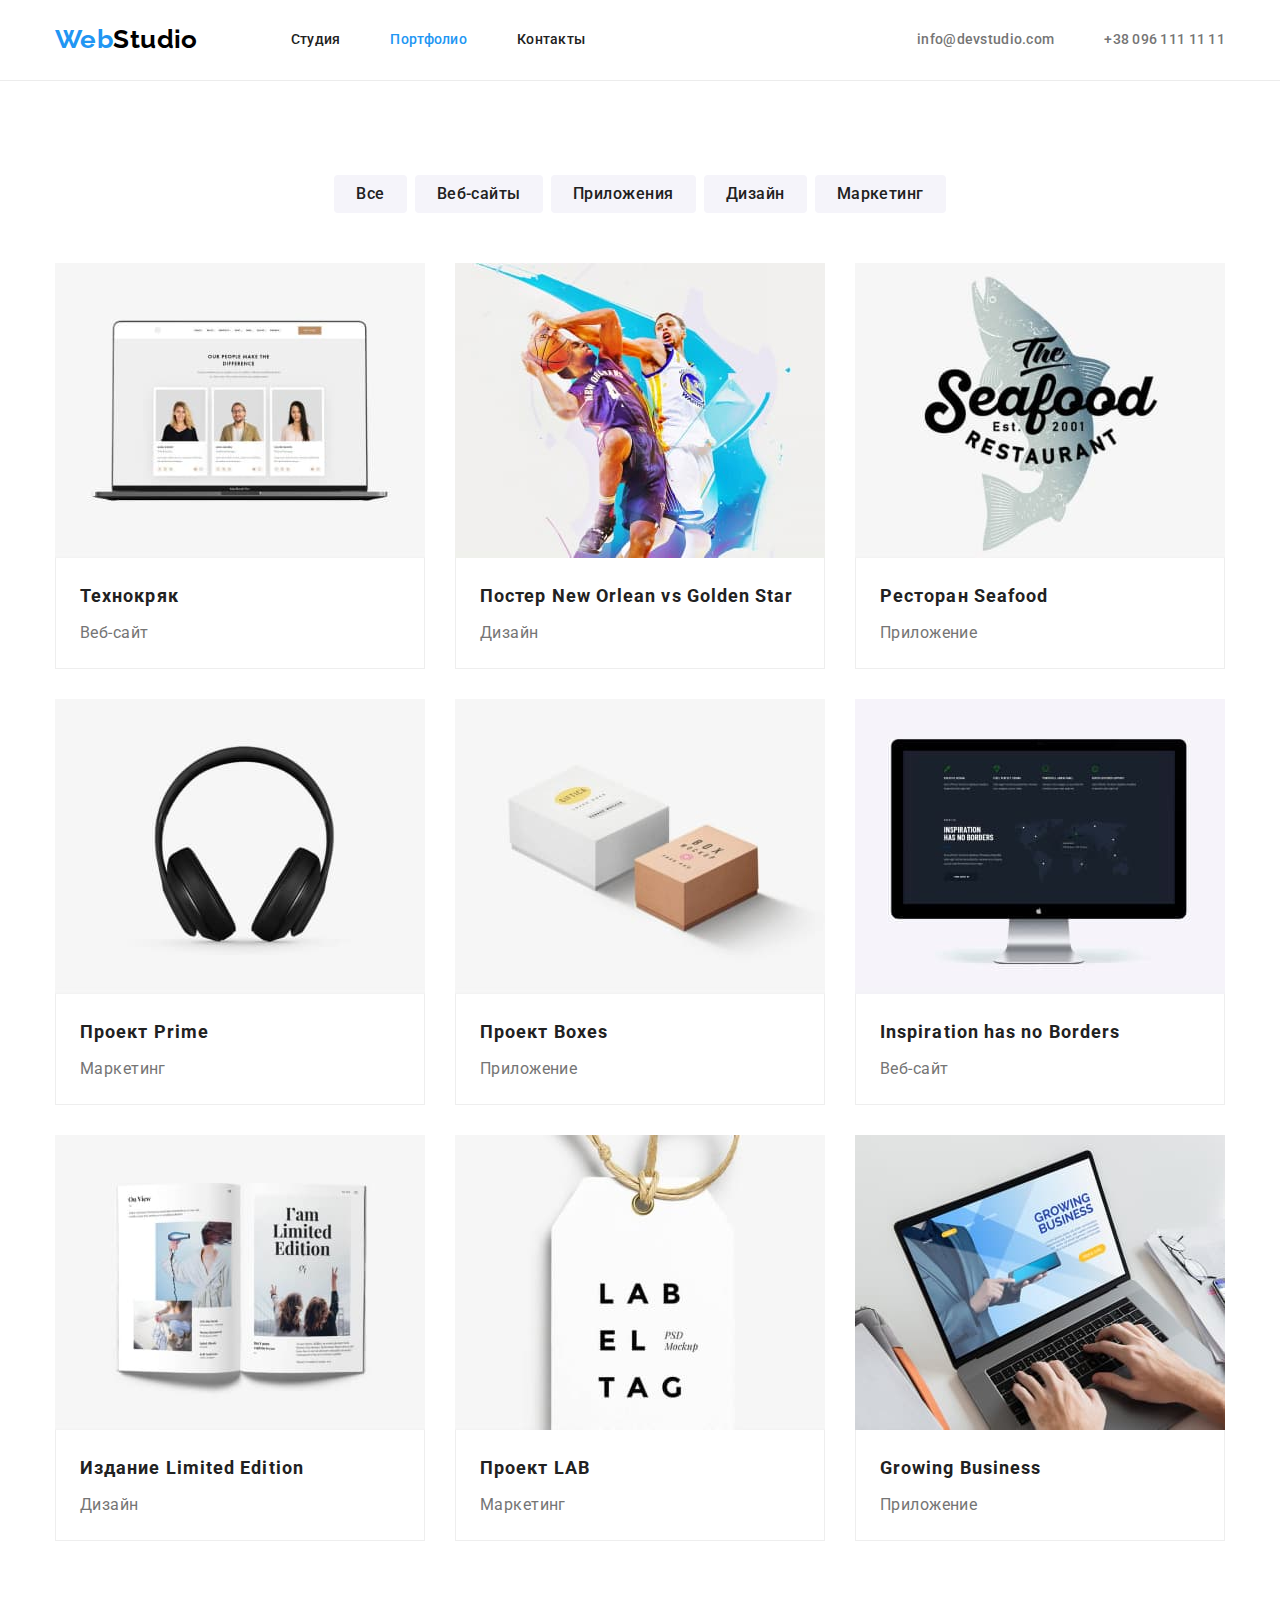
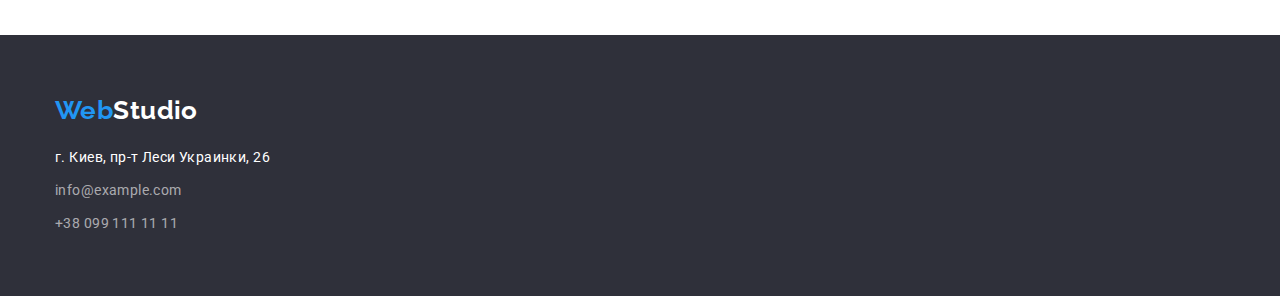
==== portfolio.html @ 1525ab9c "add file" ====
<!DOCTYPE html>
<html lang="ru">
  <head>
    <meta charset="UTF-8" />
    <meta http-equiv="X-UA-Compatible" content="IE=edge" />
    <meta name="viewport" content="width=device-width, initial-scale=1.0" />
    <link rel="preconnect" href="https://fonts.googleapis.com" />
    <link rel="preconnect" href="https://fonts.gstatic.com" crossorigin />
    <link
      href="https://fonts.googleapis.com/css2?family=Raleway:wght@700&family=Roboto:wght@400;500;700;900&display=swap"
      rel="stylesheet"
    />
    <link
      rel="stylesheet"
      href="https://cdnjs.cloudflare.com/ajax/libs/modern-normalize/1.1.0/modern-normalize.min.css"
    />
    <link rel="stylesheet" href="./css/styles.css" />
    <title>Portfolio</title>
  </head>
  <body>
    <header class="header">
      <div class="container">
        <nav class="header-nav">
          <div class="header-logotip">
            <a class="nav-logo link" href="./index.html"><span class="logo">Web</span>Studio</a>
          </div>
          <ul class="nav-list list">
            <li class="nav-item">
              <a class="nav-link link" href="./index.html">Студия</a>
            </li>
            <li class="nav-item"><a class="nav-link link current" href="./portfolio.html">Портфолио</a></li>
            <li class="nav-item"><a class="nav-link link" href="">Контакты</a></li>
          </ul>
        </nav>
        <ul class="header-list list">
          <li class="header-item">
            <a class="header-link link" href="mailto:info@devstudio.com">info@devstudio.com</a>
          </li>
          <li class="header-item">
            <a class="header-link link" href="tel:+380961111111">+38 096 111 11 11</a>
          </li>
        </ul>
      </div>
    </header>
    <main>
      <section class="portfolio section">
        <div class="container">
          <h1 class="visually-hidden">Портфолио</h1>
          <ul class="portfolio-btn-list list">
            <li class="portfolio-btn-item">
              <button type="button" class="btn-filter">Все</button>
            </li>
            <li class="portfolio-btn-item">
              <button type="button" class="btn-filter">Веб-сайты</button>
            </li>
            <li class="portfolio-btn-item">
              <button type="button" class="btn-filter">Приложения</button>
            </li>
            <li class="portfolio-btn-item">
              <button type="button" class="btn-filter">Дизайн</button>
            </li>
            <li class="portfolio-btn-item">
              <button type="button" class="btn-filter">Маркетинг</button>
            </li>
          </ul>
          <ul class="portfolio-list list">
            <li class="portfolio-item">
              <a href="#" class="portfolio-link link">
                <img
                  src="./images/trio.jpg"
                  alt="ноутбук с изображением троих сотрудников компании"
                  width="370"
                />
                <div class="portfolio-content">
                  <h2 class="portfolio-title">Технокряк</h2>
                  <p class="portfolio-text">Веб-сайт</p>
                </div>
              </a>
            </li>
            <li class="portfolio-item">
              <a href="#" class="portfolio-link link">
                <img src="./images/basket.jpg" alt="баскетболисты" width="370" />
                <div class="portfolio-content">
                  <h2 class="portfolio-title">Постер New Orlean vs Golden Star</h2>
                  <p class="portfolio-text">Дизайн</p>
                </div>
              </a>
            </li>
            <li class="portfolio-item">
              <a href="#" class="portfolio-link link">
                <img src="./images/seefood.jpg" alt="логотип ресторана" width="370" />
                <div class="portfolio-content">
                  <h2 class="portfolio-title">Ресторан Seafood</h2>
                  <p class="portfolio-text">Приложение</p>
                </div>
              </a>
            </li>
            <li class="portfolio-item">
              <a href="#" class="portfolio-link link">
                <img src="./images/headphones.jpg" alt="наушники" width="370" />
                <div class="portfolio-content">
                  <h2 class="portfolio-title">Проект Prime</h2>
                  <p class="portfolio-text">Маркетинг</p>
                </div>
              </a>
            </li>
            <li class="portfolio-item">
              <a href="#" class="portfolio-link link">
                <img src="./images/box.jpg" alt="коробки" width="370" />
                <div class="portfolio-content">
                  <h2 class="portfolio-title">Проект Boxes</h2>
                  <p class="portfolio-text">Приложение</p>
                </div>
              </a>
            </li>
            <li class="portfolio-item">
              <a href="#" class="portfolio-link link">
                <img src="./images/monitor.jpg" alt="монитор" width="370" />
                <div class="portfolio-content">
                  <h2 class="portfolio-title">Inspiration has no Borders</h2>
                  <p class="portfolio-text">Веб-сайт</p>
                </div>
              </a>
            </li>
            <li class="portfolio-item">
              <a href="#" class="portfolio-link link">
                <img src="./images/magazin.jpg" alt="журнал" width="370" />
                <div class="portfolio-content">
                  <h2 class="portfolio-title">Издание Limited Edition</h2>
                  <p class="portfolio-text">Дизайн</p>
                </div>
              </a>
            </li>
            <li class="portfolio-item">
              <a href="#" class="portfolio-link link">
                <img src="./images/label.jpg" alt="бирка" width="370" />
                <div class="portfolio-content">
                  <h2 class="portfolio-title">Проект LAB</h2>
                  <p class="portfolio-text">Маркетинг</p>
                </div>
              </a>
            </li>
            <li class="portfolio-item">
              <a href="#" class="portfolio-link link">
                <img src="./images/laptop.jpg" alt="ноутбук" width="370" />
                <div class="portfolio-content">
                  <h2 class="portfolio-title">Growing Business</h2>
                  <p class="portfolio-text">Приложение</p>
                </div>
              </a>
            </li>
          </ul>
        </div>
      </section>
    </main>

    <footer class="footer">
      <div class="container">
        <div class="footer-logo">
          <a class="footer-logo-link link" href="./index.html"
            ><span class="logo">Web</span>Studio</a
          >
        </div>
        <address class="footer-adress">
          <ul class="footer-list list">
            <li class="footer-item">
              <a
                class="map-link link"
                href="https://goo.gl/maps/ki7X15e7MeTrYLyt8"
                target="_blank"
                rel="noopener noreferrer nofollow"
                >г. Киев, пр-т Леси Украинки, 26</a
              >
            </li>
            <li class="footer-item">
              <a class="footer-link link" href="mailto:info@example.com">info@example.com</a>
            </li>
            <li class="footer-item">
              <a class="footer-link link" href="tel:+380991111111">+38 099 111 11 11</a>
            </li>
          </ul>
        </address>
      </div>
    </footer>
  </body>
</html>
---- css/styles.css ----
:root {
  --main-text-color: #757575;
  --title-text-color: #212121;
  --accent-color: #2196f3;
  --secondary-text-color: #ffffff;
  --logo-secondary-color: #000000;
  --bgc-footer: #2f303a;
  --bgc-secondary: #f5f4fa;
  --bgc-total: #ffffff;
  --typical-padding: 94px;
}

body {
  font-family: 'Roboto', sans-serif;
  color: var(--main-text-color);
  font-size: 14px;
  letter-spacing: 0.03em;
  background-color: var(--bgc-total);
}

p,
h1,
h2,
h3,
h4,
h5,
h6 {
  margin: 0;
}

ul,
ol {
  padding-left: 0;
  margin: 0;
}

.link {
  text-decoration: none;
}

.list {
  list-style: none;
}

.visually-hidden {
  position: absolute;
  white-space: nowrap;
  width: 1px;
  height: 1px;
  overflow: hidden;
  border: 0;
  padding: 0;
  clip: rect(0 0 0 0);
  clip-path: inset(50%);
  margin: -1px;
}

.container {
  width: 1200px;
  padding-left: 15px;
  padding-right: 15px;
  margin: 0 auto;
}

img {
  display: block;
  width: 100%;
  height: auto;
}

.section {
  padding: var(--typical-padding) 0;
}

/* ------------HEADER-------------------------------------- */

.header {
  padding-top: 24px;
  padding-bottom: 25px;
  border-bottom: 1px solid #ececec;
}

.header .container {
  display: flex;
  align-items: center;
}

.header-nav {
  display: flex;
  align-items: center;
}

.nav-logo {
  font-family: 'Raleway', sans-serif;
  font-weight: 700;
  font-size: 26px;
  line-height: 1.19;
  color: var(--logo-secondary-color);
}

.nav-list {
  display: flex;
  align-items: center;
}

.logo {
  color: var(--accent-color);
}

.header-logotip {
  margin-right: 93px;
}

.nav-item:not(:last-child) {
  margin-right: 50px;
}

.nav-link {
  font-family: inherit;
  font-weight: 500;
  line-height: 1.14;
  letter-spacing: 0.02em;
  color: var(--title-text-color);
}

.nav-link:hover,
.nav-link:focus {
  color: var(--accent-color);
}

.current {
  color: var(--accent-color);
}

.header-list {
  display: flex;
  margin-left: auto;
}

.header-item:not(:last-child) {
  margin-right: 50px;
}

.header-link {
  font-family: inherit;
  font-weight: 500;
  line-height: 1.14;
  letter-spacing: 0.02em;
  color: inherit;
}

.header-link:hover,
.header-link:focus {
  color: var(--accent-color);
}

/* ------------HERO-------------------------------------- */
.hero {
  background-color: #2f303a;
  padding: 200px 0;
}

.hero-title {
  font-weight: 900;
  font-size: 44px;
  line-height: 1.36;
  text-align: center;
  letter-spacing: 0.06em;
  text-transform: uppercase;
  color: var(--secondary-text-color);
  max-width: 696px;
  margin-left: auto;
  margin-right: auto;
}

.hero-btn {
  font-weight: 700;
  font-size: 16px;
  line-height: 1.88;
  text-align: center;
  letter-spacing: 0.06em;
  color: var(--secondary-text-color);
  background-color: var(--accent-color);
  cursor: pointer;
  border-radius: 4px;
  padding: 10px 32px;
  display: block;
  margin: 30px auto 0 auto;
  border-width: 0px;
}

.hero-btn:hover,
.hero-btn:focus {
  color: var(--accent-color);
  background-color: var(--bgc-total);
}

/* ------------BENEFITS-------------------------------------- */

.benefits {
  padding-bottom: 0;
}

.benefits-list {
  display: flex;
  margin-right: -30px;
}

.benefits-item {
  flex-basis: calc((100%-4 * 30) / 4);
  margin-right: 30px;
}

.benefits-title {
  font-size: 14px;
  line-height: 1.14;
  text-transform: uppercase;
  color: var(--title-text-color);
  margin-bottom: 10px;
}

.benefits-text {
  line-height: 1.71;
}

/* ------------WORK-------------------------------------- */

.work-list {
  display: flex;
  margin-right: -30px;
  flex-wrap: wrap;
}

.work-item {
  flex-basis: calc(100% / 3-30px);
  margin-right: 30px;
}

.work-title {
  font-size: 36px;
  line-height: 1.67;
  text-align: center;
  color: var(--title-text-color);
  margin-bottom: 50px;
}

/* ------------TEAM-------------------------------------- */

.team-heading {
  font-size: 36px;
  line-height: 1.67;
  text-align: center;
  color: var(--title-text-color);
  margin-bottom: 50px;
}

.team-list {
  display: flex;
  margin-right: -30px;
}

.team-item {
  flex-basis: calc((100%-4 * 30) / 4);
  margin-right: 30px;
  background-color: var(--bgc-total);
  border-radius: 0px 0px 4px 4px;
}

.team-title {
  font-weight: 500;
  font-size: 16px;
  line-height: 1.19;
  text-align: center;
  color: var(--title-text-color);
  margin-top: 30px;
}

.team-text {
  font-size: 16px;
  line-height: 1.19;
  text-align: center;
  margin-top: 10px;
  margin-bottom: 30px;
}

.team {
  background-color: var(--bgc-secondary);
}

/* ------------FOOTER-------------------------------------- */

.footer {
  background-color: var(--bgc-footer);
  padding-top: 60px;
  padding-bottom: 60px;
}

.footer-logo-link {
  font-family: 'Raleway', sans-serif;
  font-weight: 700;
  font-size: 26px;
  line-height: 1.19;
  color: var(--secondary-text-color);
}

.footer-logo {
  margin-bottom: 20px;
}

.footer-link {
  font-style: normal;
  line-height: 1.71;
  color: rgba(255, 255, 255, 0.6);
}

.map-link {
  font-style: normal;
  line-height: 1.71;
  color: var(--secondary-text-color);
}

.footer-link:hover,
.footer-link:focus,
.map-link:hover,
.map-link:focus {
  color: var(--accent-color);
}

.footer-item:not(:last-child) {
  margin-bottom: 9px;
}

/* ------------PORTFOLIO PAGE-------------------------------------- */

.btn-filter {
  font-family: inherit;
  font-weight: 500;
  font-size: 16px;
  line-height: 1.62;
  text-align: center;
  letter-spacing: 0.03em;
  color: var(--title-text-color);
  background-color: var(--bgc-secondary);
  padding: 6px 22px;
  border-radius: 4px;
  border-width: 0px;
}

.btn-filter:hover,
.btn-filter:focus {
  color: var(--secondary-text-color);
  background-color: var(--accent-color);
}

.portfolio-btn-list {
  display: flex;
  justify-content: center;
  margin-bottom: 50px;
}

.portfolio-btn-item:not(:last-child) {
  margin-right: 8px;
}

.portfolio-list {
  display: flex;
  flex-wrap: wrap;
  margin-left: -30px;
  margin-top: -30px;
}

.portfolio-item {
  flex-basis: calc(100% / 3-30px);
  margin-left: 30px;
  margin-top: 30px;
}

.portfolio-content {
  border-left: 1px solid #eeeeee;
  border-bottom: 1px solid #eeeeee;
  border-right: 1px solid #eeeeee;
  padding: 20px 24px;
}

.portfolio-title {
  font-weight: 700;
  font-size: 18px;
  line-height: 2;
  letter-spacing: 0.06em;
  color: var(--title-text-color);
}

.portfolio-text {
  color: var(--main-text-color);
  font-size: 16px;
  line-height: 1.88;
  margin-top: 4px;
}
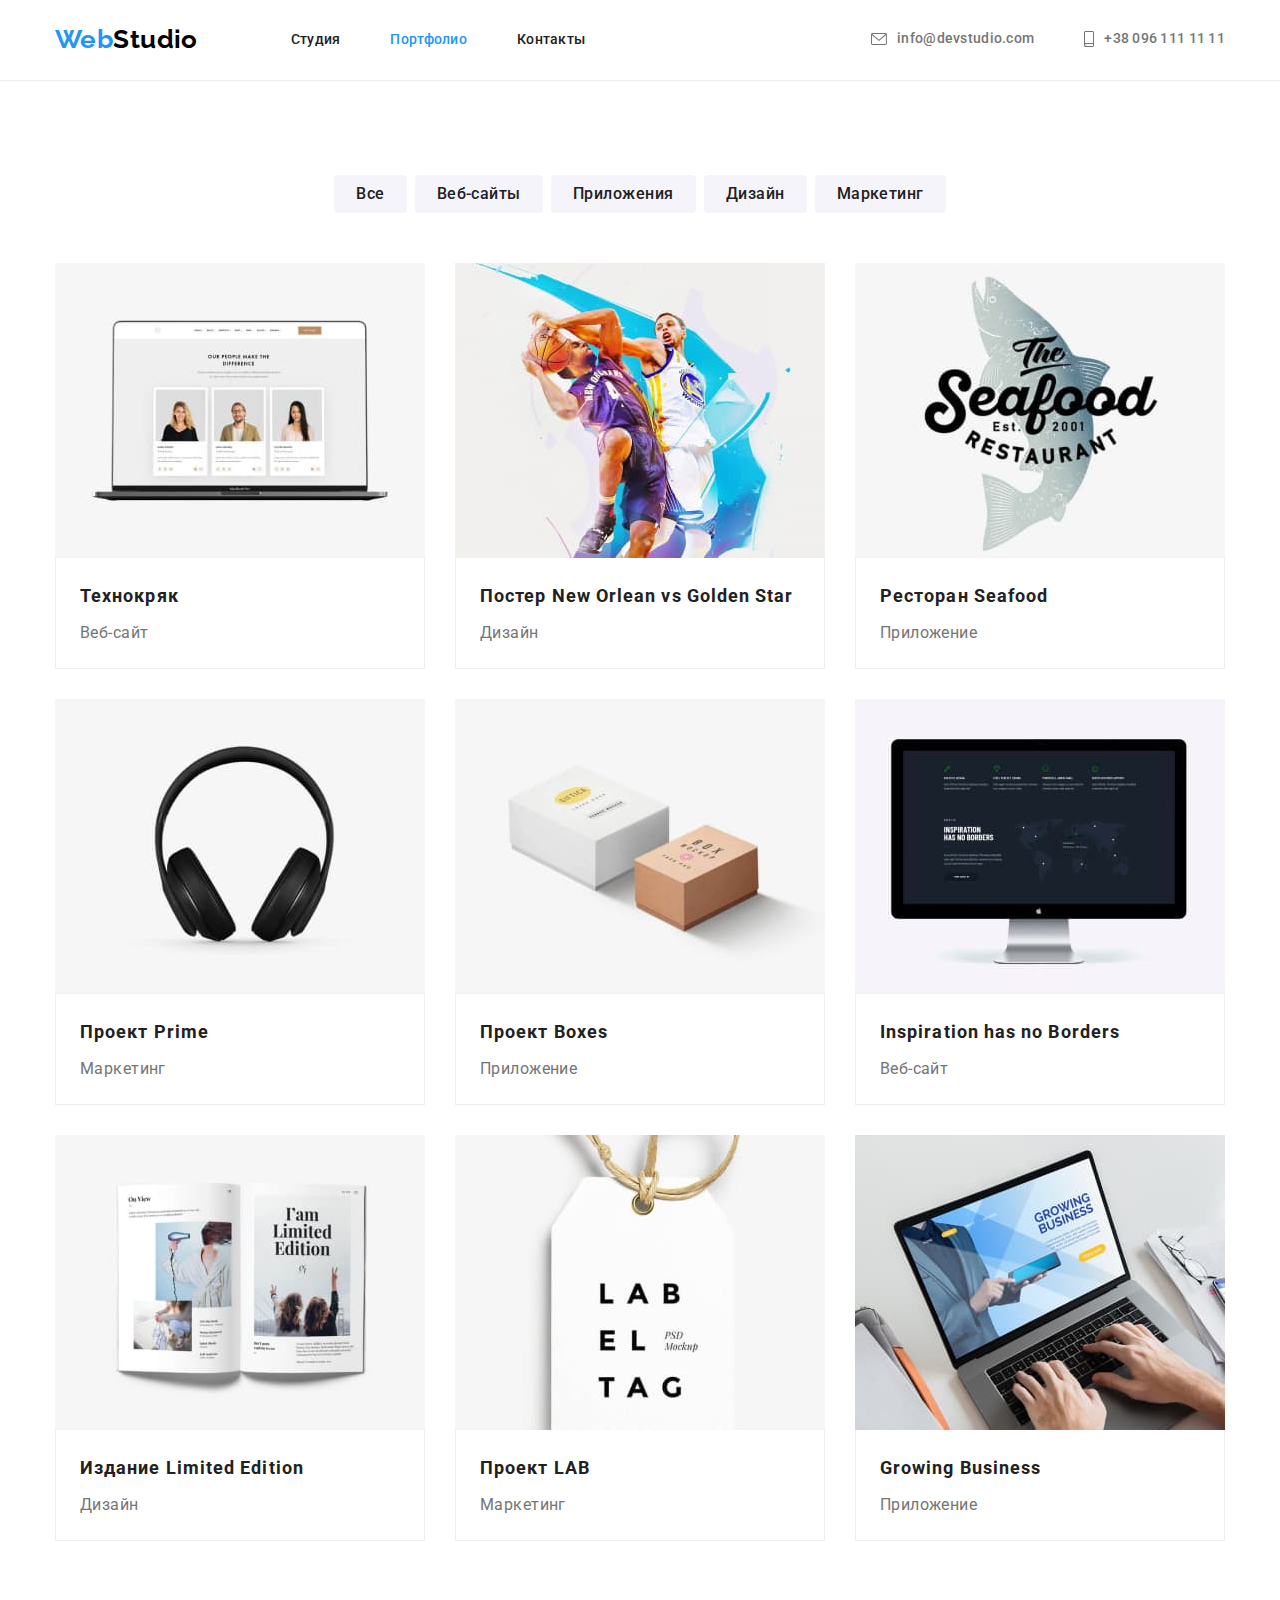
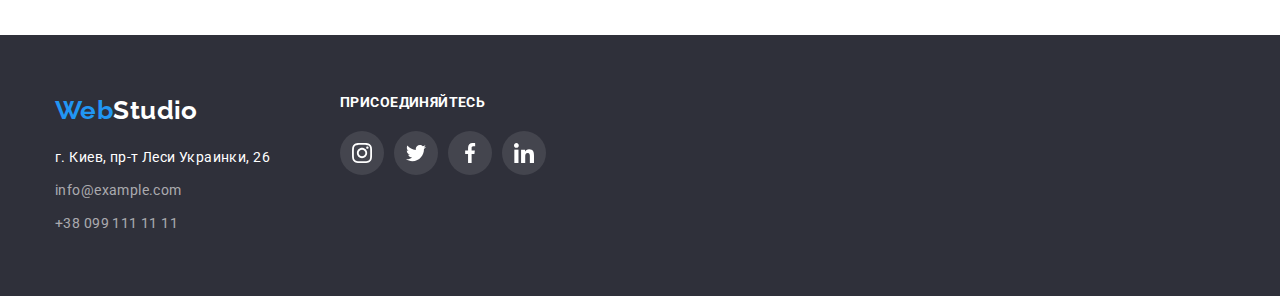
==== commit b6053fb3: "add icons and shadow" ====
--- a/portfolio.html
+++ b/portfolio.html
@@ -22,26 +22,45 @@
       <div class="container">
         <nav class="header-nav">
           <div class="header-logotip">
-            <a class="nav-logo link" href="./index.html"><span class="logo">Web</span>Studio</a>
+            <a class="nav-logo link" href="./index.html"
+              ><span class="logo">Web</span>Studio</a
+            >
           </div>
           <ul class="nav-list list">
             <li class="nav-item">
               <a class="nav-link link" href="./index.html">Студия</a>
             </li>
-            <li class="nav-item"><a class="nav-link link current" href="./portfolio.html">Портфолио</a></li>
-            <li class="nav-item"><a class="nav-link link" href="">Контакты</a></li>
+            <li class="nav-item">
+              <a class="nav-link link current" href="./portfolio.html"
+                >Портфолио</a
+              >
+            </li>
+            <li class="nav-item">
+              <a class="nav-link link" href="">Контакты</a>
+            </li>
           </ul>
         </nav>
         <ul class="header-list list">
           <li class="header-item">
-            <a class="header-link link" href="mailto:info@devstudio.com">info@devstudio.com</a>
+            <a class="header-link link" href="mailto:info@devstudio.com">
+              <svg class="header-icon" width="16" height="12">
+                <use href="./images/icons.svg#icon-e-mail"></use>
+              </svg>
+              info@devstudio.com</a
+            >
           </li>
           <li class="header-item">
-            <a class="header-link link" href="tel:+380961111111">+38 096 111 11 11</a>
+            <a class="header-link link" href="tel:+380961111111">
+              <svg class="header-icon" width="10" height="16">
+                <use href="./images/icons.svg#icon-smartphone"></use>
+              </svg>
+              +38 096 111 11 11</a
+            >
           </li>
         </ul>
       </div>
     </header>
+
     <main>
       <section class="portfolio section">
         <div class="container">
@@ -79,16 +98,26 @@
             </li>
             <li class="portfolio-item">
               <a href="#" class="portfolio-link link">
-                <img src="./images/basket.jpg" alt="баскетболисты" width="370" />
-                <div class="portfolio-content">
-                  <h2 class="portfolio-title">Постер New Orlean vs Golden Star</h2>
+                <img
+                  src="./images/basket.jpg"
+                  alt="баскетболисты"
+                  width="370"
+                />
+                <div class="portfolio-content">
+                  <h2 class="portfolio-title">
+                    Постер New Orlean vs Golden Star
+                  </h2>
                   <p class="portfolio-text">Дизайн</p>
                 </div>
               </a>
             </li>
             <li class="portfolio-item">
               <a href="#" class="portfolio-link link">
-                <img src="./images/seefood.jpg" alt="логотип ресторана" width="370" />
+                <img
+                  src="./images/seefood.jpg"
+                  alt="логотип ресторана"
+                  width="370"
+                />
                 <div class="portfolio-content">
                   <h2 class="portfolio-title">Ресторан Seafood</h2>
                   <p class="portfolio-text">Приложение</p>
@@ -155,31 +184,66 @@
     </main>
 
     <footer class="footer">
-      <div class="container">
-        <div class="footer-logo">
-          <a class="footer-logo-link link" href="./index.html"
-            ><span class="logo">Web</span>Studio</a
-          >
+      <div class="container contact">
+        <div>
+          <div class="footer-logo">
+            <a class="footer-logo-link link" href="./index.html"
+              ><span class="logo">Web</span>Studio</a
+            >
+          </div>
+          <address class="footer-adress">
+            <ul class="footer-list list">
+              <li class="footer-item">
+                <a
+                  class="map-link link"
+                  href="https://goo.gl/maps/ki7X15e7MeTrYLyt8"
+                  target="_blank"
+                  rel="noopener noreferrer nofollow"
+                  >г. Киев, пр-т Леси Украинки, 26</a
+                >
+              </li>
+              <li class="footer-item">
+                <a class="footer-link link" href="mailto:info@example.com"
+                  >info@example.com</a
+                >
+              </li>
+              <li class="footer-item">
+                <a class="footer-link link" href="tel:+380991111111"
+                  >+38 099 111 11 11</a
+                >
+              </li>
+            </ul>
+          </address>
         </div>
-        <address class="footer-adress">
-          <ul class="footer-list list">
-            <li class="footer-item">
-              <a
-                class="map-link link"
-                href="https://goo.gl/maps/ki7X15e7MeTrYLyt8"
-                target="_blank"
-                rel="noopener noreferrer nofollow"
-                >г. Киев, пр-т Леси Украинки, 26</a
-              >
-            </li>
-            <li class="footer-item">
-              <a class="footer-link link" href="mailto:info@example.com">info@example.com</a>
-            </li>
-            <li class="footer-item">
-              <a class="footer-link link" href="tel:+380991111111">+38 099 111 11 11</a>
-            </li>
-          </ul>
-        </address>
+        <div class="social-network">
+          <h2 class="text">Присоединяйтесь</h2>
+          <ul class="network-list list">
+            <li class="network-item">
+              <a href="#" class="network-link">
+                <svg class="network-icon" width="20" height="20">
+                  <use href="./images/icons.svg#icon-instagram"></use></svg
+              ></a>
+            </li>
+            <li class="network-item">
+              <a href="#" class="network-link">
+                <svg class="network-icon" width="20" height="20">
+                  <use href="./images/icons.svg#icon-twitter"></use></svg
+              ></a>
+            </li>
+            <li class="network-item">
+              <a href="#" class="network-link">
+                <svg class="network-icon" width="20" height="20">
+                  <use href="./images/icons.svg#icon-facebook"></use></svg
+              ></a>
+            </li>
+            <li class="network-item">
+              <a href="#" class="network-link">
+                <svg class="network-icon" width="20" height="20">
+                  <use href="./images/icons.svg#icon-linkedin"></use></svg
+              ></a>
+            </li>
+          </ul>
+        </div>
       </div>
     </footer>
   </body>
--- a/css/styles.css
+++ b/css/styles.css
@@ -7,6 +7,7 @@
   --bgc-footer: #2f303a;
   --bgc-secondary: #f5f4fa;
   --bgc-total: #ffffff;
+  --icon-color: #afb1b8;
   --typical-padding: 94px;
 }
 
@@ -146,18 +147,49 @@
   font-weight: 500;
   line-height: 1.14;
   letter-spacing: 0.02em;
-  color: inherit;
+  color: var(--main-text-color);
+  display: flex;
+  justify-content: center;
+  align-items: center;
 }
 
 .header-link:hover,
 .header-link:focus {
   color: var(--accent-color);
+}
+
+.header-icon {
+  margin-right: 10px;
+  fill: currentColor;
+  align-items: center;
+}
+
+.header-link:hover .header-icon,
+.header-link:focus .header-icon {
+  fill: var(--accent-color);
 }
 
 /* ------------HERO-------------------------------------- */
 .hero {
   background-color: #2f303a;
   padding: 200px 0;
+}
+.overlay {
+  max-width: 1600px;
+  height: 600px;
+  margin-left: auto;
+  margin-right: auto;
+  background-image: linear-gradient(
+      to right,
+      rgba(47, 48, 58, 0.4),
+      rgba(47, 48, 58, 0.4)
+    ),
+    url(../images/hero-img.jpg);
+  background-repeat: no-repeat;
+  background-position: center;
+  background-size: cover;
+  background-color: var(--bgc-footer);
+  box-shadow: 0px 4px 4px rgba(0, 0, 0, 0.25);
 }
 
 .hero-title {
@@ -206,6 +238,13 @@
   margin-right: -30px;
 }
 
+.benefits-icon {
+  background-color: var(--bgc-secondary);
+  height: 120px;
+  padding: 25px 100px;
+  margin-bottom: 30px;
+}
+
 .benefits-item {
   flex-basis: calc((100%-4 * 30) / 4);
   margin-right: 30px;
@@ -264,6 +303,8 @@
   margin-right: 30px;
   background-color: var(--bgc-total);
   border-radius: 0px 0px 4px 4px;
+  box-shadow: 0px 1px 3px rgba(0, 0, 0, 0.12), 0px 1px 1px rgba(0, 0, 0, 0.14),
+    0px 2px 1px rgba(0, 0, 0, 0.2);
 }
 
 .team-title {
@@ -280,11 +321,77 @@
   line-height: 1.19;
   text-align: center;
   margin-top: 10px;
-  margin-bottom: 30px;
+  margin-bottom: 16px;
 }
 
 .team {
   background-color: var(--bgc-secondary);
+}
+
+.team-soc-link {
+  display: block;
+  width: 44px;
+  height: 44px;
+  border-radius: 50%;
+  display: flex;
+  justify-content: center;
+  align-items: center;
+  fill: var(--icon-color);
+}
+
+.team-soc-link:hover,
+.team-soc-link:focus {
+  background-color: var(--accent-color);
+  fill: var(--secondary-text-color);
+}
+
+.team-soc-list {
+  display: flex;
+  justify-content: center;
+  margin-bottom: 30px;
+}
+
+.team-soc-item + .team-soc-item {
+  margin-left: 10px;
+}
+
+/* ----------CLIENT-------------------------------------------- */
+
+.client-heading {
+  font-size: 36px;
+  line-height: 1.67;
+  text-align: center;
+  color: var(--title-text-color);
+  margin-bottom: 50px;
+}
+
+.client-list {
+  display: flex;
+}
+
+.client-link {
+  display: flex;
+  justify-content: center;
+  align-items: center;
+  width: 170px;
+  height: 92px;
+  border: 1px solid var(--icon-color);
+  border-radius: 4px;
+  color: var(--icon-color);
+}
+
+.client-link:hover,
+.client-link:focus {
+  color: var(--accent-color);
+  border: 1px solid var(--accent-color);
+}
+
+.client-item + .client-item {
+  margin-left: 30px;
+}
+
+.client-icon {
+  fill: currentColor;
 }
 
 /* ------------FOOTER-------------------------------------- */
@@ -313,6 +420,11 @@
   color: rgba(255, 255, 255, 0.6);
 }
 
+.footer-adress {
+  max-width: 231px;
+  margin-right: 70px;
+}
+
 .map-link {
   font-style: normal;
   line-height: 1.71;
@@ -328,6 +440,43 @@
 
 .footer-item:not(:last-child) {
   margin-bottom: 9px;
+}
+
+.contact {
+  display: flex;
+}
+
+.social-network > .text {
+  text-transform: uppercase;
+  font-size: 14px;
+  line-height: 1.14;
+  color: var(--secondary-text-color);
+  margin-bottom: 20px;
+}
+
+.network-list {
+  display: flex;
+}
+
+.network-link {
+  display: block;
+  width: 44px;
+  height: 44px;
+  border-radius: 50%;
+  display: flex;
+  justify-content: center;
+  align-items: center;
+  fill: var(--secondary-text-color);
+  background-color: rgba(255, 255, 255, 0.1);
+}
+
+.network-link:hover,
+.network-link:focus {
+  background-color: var(--accent-color);
+}
+
+.network-item + .network-item {
+  margin-left: 10px;
 }
 
 /* ------------PORTFOLIO PAGE-------------------------------------- */
@@ -344,12 +493,15 @@
   padding: 6px 22px;
   border-radius: 4px;
   border-width: 0px;
+  cursor: pointer;
 }
 
 .btn-filter:hover,
 .btn-filter:focus {
   color: var(--secondary-text-color);
   background-color: var(--accent-color);
+  box-shadow: 0px 3px 1px rgba(0, 0, 0, 0.1), 0px 1px 2px rgba(0, 0, 0, 0.08),
+    0px 2px 2px rgba(0, 0, 0, 0.12);
 }
 
 .portfolio-btn-list {
@@ -370,9 +522,18 @@
 }
 
 .portfolio-item {
-  flex-basis: calc(100% / 3-30px);
+  flex-basis: calc(100% / 3 - 30px);
   margin-left: 30px;
   margin-top: 30px;
+}
+
+.portfolio-link{
+  display: block;
+}
+
+.portfolio-link:hover {
+   box-shadow: 0px 1px 1px rgba(0, 0, 0, 0.12), 0px 4px 4px rgba(0, 0, 0, 0.06),
+    1px 4px 6px rgba(0, 0, 0, 0.16);
 }
 
 .portfolio-content {
